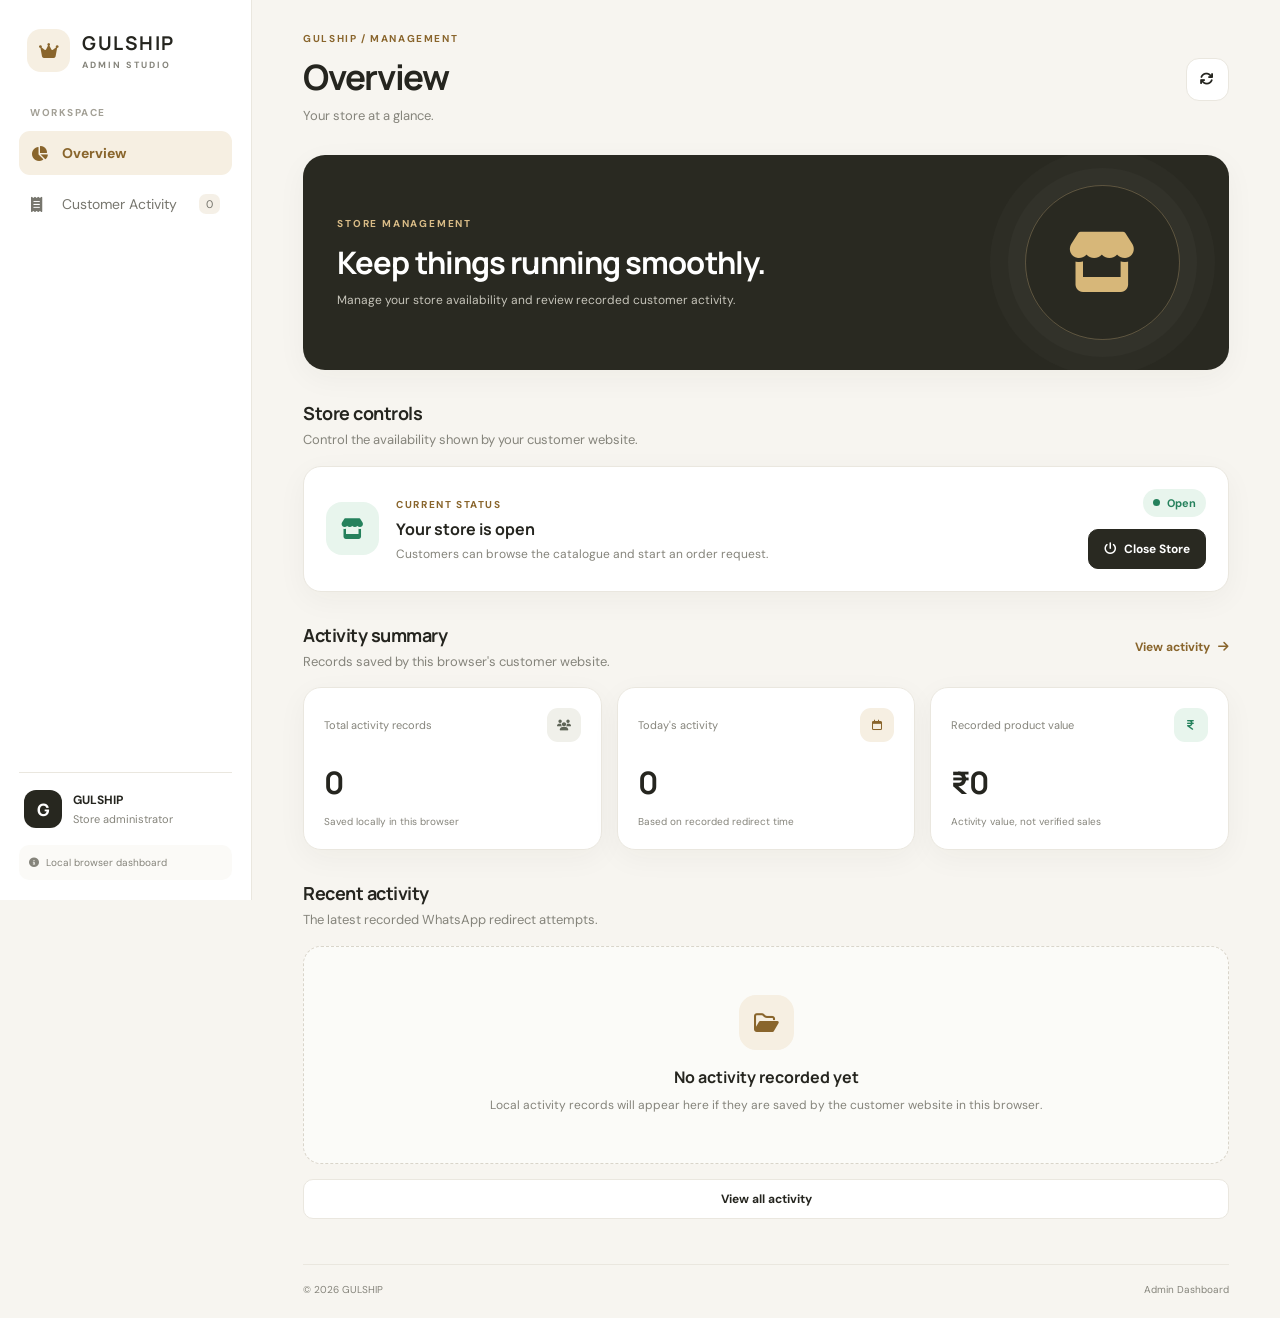
==== admin.html @ 25b8199a "Add files via upload" ====
<!DOCTYPE html>
<html lang="en">
<head>
  <meta charset="UTF-8">
  <meta name="viewport" content="width=device-width, initial-scale=1.0">
  <meta name="theme-color" content="#f7f4ef">
  <title>GULSHIP — Admin Dashboard</title>

  <link
    rel="stylesheet"
    href="https://cdnjs.cloudflare.com/ajax/libs/font-awesome/6.7.2/css/all.min.css"
  >
  <link rel="stylesheet" href="admin.css">
  <script src="admin.js" defer></script>
</head>

<body>
  <div class="app-shell">

    <!-- Desktop Sidebar -->
    <aside class="sidebar">
      <a class="brand" href="admin.html">
        <span class="brand-mark">
          <i class="fa-solid fa-crown"></i>
        </span>
        <span>
          <strong>GULSHIP</strong>
          <small>ADMIN STUDIO</small>
        </span>
      </a>

      <div class="sidebar-label">WORKSPACE</div>

      <button
        class="side-link active"
        data-section="overview"
        type="button"
      >
        <i class="fa-solid fa-chart-pie"></i>
        <span>Overview</span>
      </button>

      <button
        class="side-link"
        data-section="activity"
        type="button"
      >
        <i class="fa-solid fa-receipt"></i>
        <span>Customer Activity</span>
        <span class="side-count" id="sidebarActivityCount">0</span>
      </button>

      <div class="sidebar-bottom">
        <div class="admin-profile">
          <div class="avatar">G</div>
          <div>
            <strong>GULSHIP</strong>
            <small>Store administrator</small>
          </div>
        </div>

        <p class="local-note">
          <i class="fa-solid fa-circle-info"></i>
          Local browser dashboard
        </p>
      </div>
    </aside>

    <!-- Main Content -->
    <main class="main-content">

      <header class="topbar">
        <div>
          <div class="eyebrow">GULSHIP / MANAGEMENT</div>
          <h1 id="pageTitle">Overview</h1>
          <p id="pageSubtitle">Your store at a glance.</p>
        </div>

        <button
          class="icon-button"
          id="refreshDashboard"
          type="button"
          aria-label="Refresh dashboard"
        >
          <i class="fa-solid fa-arrows-rotate"></i>
        </button>
      </header>

      <!-- Overview Section -->
      <section id="overviewSection">

        <div class="welcome-banner">
          <div class="welcome-copy">
            <span class="welcome-tag">STORE MANAGEMENT</span>
            <h2>Keep things running smoothly.</h2>
            <p>
              Manage your store availability and review recorded
              customer activity.
            </p>
          </div>

          <div class="welcome-art" aria-hidden="true">
            <i class="fa-solid fa-store"></i>
          </div>
        </div>

        <div class="section-heading">
          <div>
            <h2>Store controls</h2>
            <p>
              Control the availability shown by your customer website.
            </p>
          </div>
        </div>

        <article class="store-card">
          <div class="store-icon" id="storeIcon">
            <i class="fa-solid fa-store"></i>
          </div>

          <div class="store-copy">
            <span class="mini-label">CURRENT STATUS</span>
            <h3 id="storeStatusTitle">Checking store status…</h3>
            <p id="storeStatusDescription">
              Reading saved browser settings.
            </p>
          </div>

          <div class="store-action">
            <span class="status-pill" id="storeStatusPill">
              <span class="status-dot"></span>
              <span id="storeStatusText">Loading</span>
            </span>

            <button
              class="primary-button"
              id="toggleStore"
              type="button"
            >
              <i class="fa-solid fa-power-off"></i>
              <span>Close Store</span>
            </button>
          </div>
        </article>

        <div class="section-heading">
          <div>
            <h2>Activity summary</h2>
            <p>
              Records saved by this browser's customer website.
            </p>
          </div>

          <button
            class="text-button"
            data-section="activity"
            type="button"
          >
            View activity
            <i class="fa-solid fa-arrow-right"></i>
          </button>
        </div>

        <div class="stats-grid">

          <article class="stat-card">
            <div class="stat-top">
              <span>Total activity records</span>
              <span class="stat-icon">
                <i class="fa-solid fa-users"></i>
              </span>
            </div>
            <strong id="totalActivity">0</strong>
            <small>Saved locally in this browser</small>
          </article>

          <article class="stat-card">
            <div class="stat-top">
              <span>Today's activity</span>
              <span class="stat-icon gold">
                <i class="fa-regular fa-calendar"></i>
              </span>
            </div>
            <strong id="todayActivity">0</strong>
            <small>Based on recorded redirect time</small>
          </article>

          <article class="stat-card">
            <div class="stat-top">
              <span>Recorded product value</span>
              <span class="stat-icon green">
                <i class="fa-solid fa-indian-rupee-sign"></i>
              </span>
            </div>
            <strong id="totalValue">₹0</strong>
            <small>Activity value, not verified sales</small>
          </article>

        </div>

        <div class="section-heading">
          <div>
            <h2>Recent activity</h2>
            <p>
              The latest recorded WhatsApp redirect attempts.
            </p>
          </div>
        </div>

        <div class="activity-list" id="recentActivity"></div>

        <button
          class="secondary-button full-button"
          data-section="activity"
          type="button"
        >
          View all activity
        </button>

      </section>

      <!-- Customer Activity Section -->
      <section id="activitySection" class="hidden">

        <div class="section-heading activity-heading">
          <div>
            <h2>Customer activity</h2>
            <p>
              Review the details recorded before customers are
              redirected to WhatsApp.
            </p>
          </div>

          <button
            class="secondary-button"
            id="exportActivity"
            type="button"
          >
            <i class="fa-solid fa-download"></i>
            Export CSV
          </button>
        </div>

        <div class="filter-panel">

          <label class="search-field">
            <i class="fa-solid fa-magnifying-glass"></i>
            <input
              id="activitySearch"
              type="search"
              placeholder="Search name, phone or order ID…"
            >
          </label>

          <label class="filter-field">
            <span>Date</span>
            <select id="dateFilter">
              <option value="all">All dates</option>
              <option value="today">Today</option>
              <option value="week">Last 7 days</option>
              <option value="month">Last 30 days</option>
            </select>
          </label>

          <button
            class="secondary-button"
            id="clearFilters"
            type="button"
          >
            Reset
          </button>

        </div>

        <div class="results-line">
          <span id="activityResultsCount">0 records</span>
          <span>Newest first</span>
        </div>

        <div class="activity-list" id="allActivity"></div>

        <div class="empty-state hidden" id="emptyActivity">
          <div class="empty-icon">
            <i class="fa-regular fa-folder-open"></i>
          </div>
          <h3>No activity found</h3>
          <p>
            There are no matching records saved in this browser.
          </p>
        </div>

        <div class="privacy-notice">
          <i class="fa-solid fa-shield-halved"></i>
          <p>
            <strong>Activity is not proof of an order.</strong>
            These records mean the customer website attempted to
            open WhatsApp. They do not confirm that the message
            was sent or payment was received.
          </p>
        </div>

        <button
          class="danger-button"
          id="clearActivity"
          type="button"
        >
          <i class="fa-regular fa-trash-can"></i>
          Clear local activity records
        </button>

      </section>

      <!-- Footer -->
      <footer class="footer">
        <span>© <span id="currentYear"></span> GULSHIP</span>
        <span>Admin Dashboard</span>
      </footer>

    </main>

    <!-- Mobile Bottom Navigation -->
    <nav
      class="mobile-bottom-nav"
      aria-label="Admin navigation"
    >
      <button
        class="mobile-nav-item active"
        type="button"
        data-section="overview"
        aria-current="page"
      >
        <i class="fa-solid fa-chart-pie"></i>
        <span>Overview</span>
      </button>

      <button
        class="mobile-nav-item"
        type="button"
        data-section="activity"
      >
        <i class="fa-solid fa-receipt"></i>
        <span>Activity</span>
      </button>
    </nav>

  </div>

  <!-- Toast Notification -->
  <div
    class="toast"
    id="adminToast"
    role="status"
    aria-live="polite"
  ></div>

  <!-- Confirmation Dialog -->
  <dialog class="confirm-dialog" id="confirmDialog">
    <div class="dialog-icon">
      <i class="fa-solid fa-triangle-exclamation"></i>
    </div>

    <h3 id="dialogTitle">Are you sure?</h3>
    <p id="dialogMessage">This action cannot be undone.</p>

    <div class="dialog-actions">
      <button
        class="secondary-button"
        id="dialogCancel"
        type="button"
      >
        Cancel
      </button>

      <button
        class="danger-button"
        id="dialogConfirm"
        type="button"
      >
        Confirm
      </button>
    </div>
  </dialog>

</body>
</html>
---- admin.css ----
@import url('https://fonts.googleapis.com/css2?family=DM+Sans:wght@400;500;600;700&family=Manrope:wght@400;500;600;700;800&display=swap');

:root {
  --bg: #f7f5f0;
  --surface: #ffffff;
  --surface-soft: #fbfaf7;
  --ink: #25251f;
  --muted: #85847b;
  --line: #eae7df;
  --gold: #b58b47;
  --gold-dark: #89652c;
  --gold-soft: #f6efe2;
  --green: #25815c;
  --green-soft: #e8f5ed;
  --red: #b84843;
  --red-soft: #fceeed;
  --radius: 18px;
  --shadow: 0 8px 30px rgba(37, 37, 31, .045);
}

* {
  box-sizing: border-box;
}

html {
  scroll-behavior: smooth;
}

body {
  margin: 0;
  background: var(--bg);
  color: var(--ink);
  font-family: 'DM Sans', sans-serif;
  font-size: 14px;
  -webkit-font-smoothing: antialiased;
}

button, input, select {
  font: inherit;
}

button {
  cursor: pointer;
}

button:focus-visible, input:focus-visible, select:focus-visible {
  outline: 3px solid rgba(181, 139, 71, .3);
  outline-offset: 3px;
}

button:disabled {
  cursor: not-allowed;
  opacity: .55;
}

h1, h2, h3, p {
  margin-top: 0;
}

h1, h2, h3, .brand strong {
  font-family: 'Manrope', sans-serif;
}

.hidden {
  display: none !important;
}

.app-shell {
  min-height: 100vh;
}

.sidebar {
  width: 252px;
  position: fixed;
  inset: 0 auto 0 0;
  z-index: 10;
  display: flex;
  flex-direction: column;
  padding: 29px 19px 20px;
  background: #fff;
  border-right: 1px solid var(--line);
}

.brand {
  display: flex;
  align-items: center;
  gap: 12px;
  padding: 0 8px 34px;
  text-decoration: none;
  color: var(--ink);
}

.brand-mark {
  width: 43px;
  height: 43px;
  display: grid;
  place-items: center;
  border-radius: 14px;
  background: var(--gold-soft);
  color: var(--gold-dark);
  font-size: 17px;
}

.brand strong {
  display: block;
  font-size: 19px;
  letter-spacing: 1.5px;
}

.brand small {
  display: block;
  margin-top: 3px;
  color: var(--muted);
  font-size: 9px;
  font-weight: 700;
  letter-spacing: 2px;
}

.sidebar-label {
  padding: 0 11px;
  margin-bottom: 12px;
  color: #a3a096;
  font-size: 10px;
  font-weight: 700;
  letter-spacing: 1.5px;
}

.side-link {
  width: 100%;
  display: flex;
  align-items: center;
  gap: 12px;
  margin-bottom: 6px;
  padding: 13px 12px;
  border: 0;
  border-radius: 11px;
  background: transparent;
  color: #77766e;
  text-align: left;
  transition: background .2s, color .2s, transform .2s;
}

.side-link > i {
  width: 19px;
  font-size: 15px;
}

.side-link span:nth-child(2) {
  flex: 1;
}

.side-link:hover {
  background: var(--surface-soft);
  color: var(--ink);
}

.side-link.active {
  background: var(--gold-soft);
  color: var(--gold-dark);
  font-weight: 700;
}

.side-count {
  padding: 3px 7px;
  border-radius: 7px;
  background: rgba(181, 139, 71, .13);
  font-size: 11px;
}

.sidebar-bottom {
  margin-top: auto;
}

.admin-profile {
  display: flex;
  align-items: center;
  gap: 11px;
  padding: 17px 5px;
  border-top: 1px solid var(--line);
}

.avatar {
  width: 38px;
  height: 38px;
  display: grid;
  place-items: center;
  border-radius: 12px;
  background: #27271f;
  color: #fff;
  font-family: 'Manrope', sans-serif;
  font-size: 17px;
  font-weight: 800;
}

.admin-profile strong, .admin-profile small {
  display: block;
}

.admin-profile strong {
  font-size: 12px;
}

.admin-profile small {
  margin-top: 4px;
  color: var(--muted);
  font-size: 11px;
}

.local-note {
  display: flex;
  gap: 7px;
  align-items: flex-start;
  margin: 0;
  padding: 10px;
  border-radius: 10px;
  background: var(--surface-soft);
  color: var(--muted);
  font-size: 10px;
  line-height: 1.5;
}

.local-note i {
  margin-top: 2px;
}

.main-content {
  max-width: 1700px;
  min-height: 100vh;
  margin-left: 252px;
  padding: 32px clamp(22px, 4vw, 58px) 22px;
}

.topbar {
  display: flex;
  align-items: center;
  justify-content: space-between;
  gap: 20px;
  margin-bottom: 28px;
}

.eyebrow, .mini-label {
  color: var(--gold-dark);
  font-size: 10px;
  font-weight: 700;
  letter-spacing: 1.6px;
}

.topbar h1 {
  margin: 8px 0 5px;
  font-size: clamp(27px, 3vw, 35px);
  letter-spacing: -1.3px;
}

.topbar p, .section-heading p {
  margin: 0;
  color: var(--muted);
  font-size: 13px;
  line-height: 1.6;
}

.icon-button {
  width: 43px;
  height: 43px;
  flex-shrink: 0;
  border: 1px solid var(--line);
  border-radius: 13px;
  background: #fff;
  color: var(--ink);
  transition: transform .2s, border-color .2s;
}

.icon-button:hover {
  transform: rotate(12deg);
  border-color: #d3c2a5;
}

.welcome-banner {
  position: relative;
  display: flex;
  align-items: center;
  justify-content: space-between;
  min-height: 190px;
  overflow: hidden;
  padding: 30px 34px;
  border-radius: 22px;
  background: #292921;
  color: #fff;
  box-shadow: var(--shadow);
}

.welcome-copy {
  position: relative;
  z-index: 1;
  max-width: 520px;
}

.welcome-tag {
  color: #d9bc87;
  font-size: 10px;
  font-weight: 700;
  letter-spacing: 1.8px;
}

.welcome-banner h2 {
  max-width: 430px;
  margin: 13px 0 9px;
  font-size: clamp(22px, 3vw, 31px);
  line-height: 1.2;
  letter-spacing: -.9px;
}

.welcome-banner p {
  max-width: 440px;
  margin: 0;
  color: #c6c4ba;
  font-size: 12px;
  line-height: 1.8;
}

.welcome-art {
  width: 155px;
  height: 155px;
  display: grid;
  place-items: center;
  flex-shrink: 0;
  margin-right: 15px;
  border: 1px solid rgba(219, 188, 135, .3);
  border-radius: 50%;
  color: #d7b779;
  font-size: 60px;
  box-shadow: 0 0 0 17px rgba(255,255,255,.025),
              0 0 0 35px rgba(255,255,255,.018);
}

.section-heading {
  display: flex;
  align-items: center;
  justify-content: space-between;
  gap: 18px;
  margin: 31px 0 15px;
}

.section-heading h2 {
  margin: 0 0 5px;
  font-size: 18px;
  letter-spacing: -.5px;
}

.store-card {
  display: flex;
  align-items: center;
  gap: 17px;
  padding: 22px;
  border: 1px solid var(--line);
  border-radius: var(--radius);
  background: var(--surface);
  box-shadow: var(--shadow);
}

.store-icon {
  width: 53px;
  height: 53px;
  display: grid;
  place-items: center;
  flex-shrink: 0;
  border-radius: 16px;
  background: var(--green-soft);
  color: var(--green);
  font-size: 20px;
}

.store-card.is-closed .store-icon {
  background: var(--red-soft);
  color: var(--red);
}

.store-copy {
  flex: 1;
  min-width: 0;
}

.store-copy h3 {
  margin: 6px 0 5px;
  font-size: 16px;
}

.store-copy p {
  margin: 0;
  color: var(--muted);
  font-size: 12px;
  line-height: 1.6;
}

.store-action {
  display: flex;
  align-items: flex-end;
  flex-direction: column;
  gap: 12px;
}

.status-pill {
  display: inline-flex;
  align-items: center;
  gap: 7px;
  padding: 7px 10px;
  border-radius: 30px;
  background: var(--green-soft);
  color: var(--green);
  font-size: 11px;
  font-weight: 700;
}

.status-dot {
  width: 7px;
  height: 7px;
  border-radius: 50%;
  background: currentColor;
}

.store-card.is-closed .status-pill {
  background: var(--red-soft);
  color: var(--red);
}

.primary-button, .secondary-button, .danger-button {
  display: inline-flex;
  align-items: center;
  justify-content: center;
  gap: 8px;
  min-height: 40px;
  padding: 10px 15px;
  border-radius: 10px;
  font-size: 12px;
  font-weight: 700;
  transition: transform .18s, background .18s, border-color .18s;
}

.primary-button {
  border: 1px solid #292921;
  background: #292921;
  color: #fff;
}

.primary-button:hover {
  background: #454438;
  transform: translateY(-1px);
}

.store-card.is-closed .primary-button {
  border-color: var(--green);
  background: var(--green);
}

.store-card.is-closed .primary-button:hover {
  background: #176746;
}

.secondary-button {
  border: 1px solid var(--line);
  background: #fff;
  color: var(--ink);
}

.secondary-button:hover {
  border-color: #d2c5ad;
  background: var(--surface-soft);
}

.danger-button {
  border: 1px solid #f0d5d2;
  background: var(--red-soft);
  color: var(--red);
}

.danger-button:hover {
  background: #f8dfdc;
}

.text-button {
  display: inline-flex;
  align-items: center;
  gap: 8px;
  padding: 8px 0;
  border: 0;
  background: transparent;
  color: var(--gold-dark);
  font-size: 12px;
  font-weight: 700;
}

.stats-grid {
  display: grid;
  grid-template-columns: repeat(3, minmax(0, 1fr));
  gap: 15px;
}

.stat-card {
  min-width: 0;
  padding: 20px;
  border: 1px solid var(--line);
  border-radius: var(--radius);
  background: var(--surface);
  box-shadow: var(--shadow);
  animation: rise .35s ease both;
}

.stat-top {
  display: flex;
  align-items: center;
  justify-content: space-between;
  gap: 10px;
  color: var(--muted);
  font-size: 11px;
  line-height: 1.5;
}

.stat-icon {
  width: 34px;
  height: 34px;
  display: grid;
  place-items: center;
  flex-shrink: 0;
  border-radius: 11px;
  background: #f0f0ea;
  color: #5f6557;
}

.stat-icon.gold {
  background: var(--gold-soft);
  color: var(--gold-dark);
}

.stat-icon.green {
  background: var(--green-soft);
  color: var(--green);
}

.stat-card > strong {
  display: block;
  margin: 19px 0 8px;
  overflow-wrap: anywhere;
  font-family: 'Manrope', sans-serif;
  font-size: clamp(23px, 2.5vw, 31px);
  letter-spacing: -1px;
}

.stat-card > small {
  color: var(--muted);
  font-size: 10px;
  line-height: 1.5;
}

.activity-list {
  display: grid;
  gap: 12px;
}

.activity-card {
  padding: 18px;
  border: 1px solid var(--line);
  border-radius: 16px;
  background: #fff;
  box-shadow: var(--shadow);
  animation: rise .3s ease both;
}

.activity-card-top {
  display: flex;
  align-items: flex-start;
  justify-content: space-between;
  gap: 15px;
}

.customer-identity {
  display: flex;
  align-items: center;
  gap: 12px;
  min-width: 0;
}

.customer-avatar {
  width: 43px;
  height: 43px;
  display: grid;
  place-items: center;
  flex-shrink: 0;
  border-radius: 14px;
  background: var(--gold-soft);
  color: var(--gold-dark);
  font-family: 'Manrope', sans-serif;
  font-size: 16px;
  font-weight: 800;
  text-transform: uppercase;
}

.customer-identity h3 {
  margin: 0 0 5px;
  overflow-wrap: anywhere;
  font-size: 14px;
}

.customer-identity p {
  margin: 0;
  color: var(--muted);
  font-size: 11px;
  line-height: 1.5;
  overflow-wrap: anywhere;
}

.order-status {
  display: inline-flex;
  align-items: center;
  gap: 6px;
  flex-shrink: 0;
  padding: 7px 9px;
  border-radius: 20px;
  background: var(--gold-soft);
  color: var(--gold-dark);
  font-size: 10px;
  font-weight: 700;
}

.order-status i {
  font-size: 10px;
}

.activity-meta {
  display: flex;
  flex-wrap: wrap;
  gap: 9px 18px;
  margin: 16px 0;
  padding: 12px 0;
  border-top: 1px solid var(--line);
  border-bottom: 1px solid var(--line);
  color: var(--muted);
  font-size: 11px;
}

.activity-meta span {
  display: inline-flex;
  align-items: center;
  gap: 7px;
}

.activity-meta i {
  color: var(--gold-dark);
}

.activity-products {
  display: grid;
  gap: 10px;
}

.activity-product {
  display: flex;
  align-items: flex-start;
  justify-content: space-between;
  gap: 15px;
  font-size: 12px;
  line-height: 1.5;
}

.activity-product span {
  overflow-wrap: anywhere;
}

.activity-product strong {
  white-space: nowrap;
  font-size: 12px;
}

.activity-totals {
  display: grid;
  grid-template-columns: repeat(3, minmax(0, 1fr));
  gap: 10px;
  margin-top: 16px;
  padding: 15px;
  border-radius: 12px;
  background: var(--surface-soft);
}

.total-cell span {
  display: block;
  margin-bottom: 7px;
  color: var(--muted);
  font-size: 10px;
  line-height: 1.4;
}

.total-cell strong {
  display: block;
  overflow-wrap: anywhere;
  font-family: 'Manrope', sans-serif;
  font-size: 15px;
}

.total-cell.emphasis strong {
  color: var(--gold-dark);
}

.activity-note {
  margin: 13px 0 0;
  color: var(--muted);
  font-size: 11px;
  line-height: 1.6;
  overflow-wrap: anywhere;
}

.activity-note i {
  margin-right: 5px;
  color: var(--gold-dark);
}

.full-button {
  width: 100%;
  margin-top: 15px;
}

.filter-panel {
  display: flex;
  align-items: center;
  gap: 12px;
  margin-bottom: 16px;
  padding: 14px;
  border: 1px solid var(--line);
  border-radius: 15px;
  background: #fff;
}

.search-field {
  display: flex;
  align-items: center;
  gap: 10px;
  flex: 1;
  min-width: 150px;
  padding: 0 12px;
  border: 1px solid var(--line);
  border-radius: 10px;
  color: var(--muted);
}

.search-field input {
  width: 100%;
  height: 41px;
  border: 0;
  outline: 0;
  background: transparent;
  color: var(--ink);
  font-size: 12px;
}

.filter-field {
  display: flex;
  align-items: center;
  gap: 8px;
  color: var(--muted);
  font-size: 11px;
}

.filter-field select {
  min-height: 41px;
  max-width: 160px;
  padding: 0 10px;
  border: 1px solid var(--line);
  border-radius: 9px;
  background: #fff;
  color: var(--ink);
  font-size: 12px;
}

.results-line {
  display: flex;
  justify-content: space-between;
  margin: 0 2px 12px;
  color: var(--muted);
  font-size: 11px;
}

.empty-state {
  padding: 48px 20px;
  border: 1px dashed #d9d5ca;
  border-radius: 18px;
  background: rgba(255,255,255,.55);
  text-align: center;
}

.empty-icon {
  width: 55px;
  height: 55px;
  display: grid;
  place-items: center;
  margin: 0 auto 16px;
  border-radius: 17px;
  background: var(--gold-soft);
  color: var(--gold-dark);
  font-size: 22px;
}

.empty-state h3 {
  margin-bottom: 8px;
  font-size: 16px;
}

.empty-state p {
  margin: 0;
  color: var(--muted);
  font-size: 12px;
  line-height: 1.6;
}

.privacy-notice {
  display: flex;
  align-items: flex-start;
  gap: 12px;
  margin: 18px 0;
  padding: 15px;
  border: 1px solid #eadfcb;
  border-radius: 13px;
  background: #fbf6eb;
  color: #8a713f;
}

.privacy-notice > i {
  margin-top: 2px;
}

.privacy-notice p {
  margin: 0;
  font-size: 11px;
  line-height: 1.7;
}

.privacy-notice strong {
  display: block;
  margin-bottom: 3px;
}

.footer {
  display: flex;
  justify-content: space-between;
  gap: 15px;
  margin-top: 45px;
  padding-top: 18px;
  border-top: 1px solid var(--line);
  color: var(--muted);
  font-size: 10px;
}

.confirm-dialog {
  width: min(420px, calc(100% - 32px));
  padding: 28px;
  border: 1px solid var(--line);
  border-radius: 20px;
  background: #fff;
  color: var(--ink);
  box-shadow: 0 25px 100px rgba(0,0,0,.2);
}

.confirm-dialog::backdrop {
  background: rgba(25, 25, 20, .45);
  backdrop-filter: blur(4px);
}

.dialog-icon {
  width: 44px;
  height: 44px;
  display: grid;
  place-items: center;
  margin-bottom: 17px;
  border-radius: 13px;
  background: var(--red-soft);
  color: var(--red);
  font-size: 17px;
}

.confirm-dialog h3 {
  margin-bottom: 8px;
  font-size: 19px;
}

.confirm-dialog p {
  margin-bottom: 22px;
  color: var(--muted);
  font-size: 12px;
  line-height: 1.7;
}

.dialog-actions {
  display: flex;
  justify-content: flex-end;
  gap: 9px;
}

.toast {
  position: fixed;
  right: 24px;
  bottom: 24px;
  z-index: 100;
  max-width: calc(100% - 32px);
  padding: 13px 18px;
  border: 1px solid #454438;
  border-radius: 12px;
  background: #292921;
  color: #fff;
  font-size: 12px;
  line-height: 1.5;
  box-shadow: 0 12px 35px rgba(0,0,0,.15);
  opacity: 0;
  pointer-events: none;
  transform: translateY(10px);
  transition: opacity .22s, transform .22s;
}

.toast.show {
  opacity: 1;
  transform: translateY(0);
}

@keyframes rise {
  from { opacity: 0; transform: translateY(8px); }
  to { opacity: 1; transform: translateY(0); }
}

@media (min-width: 1450px) {
  .main-content {
    padding-right: 65px;
    padding-left: 65px;
  }
}

@media (max-width: 1050px) {
  .sidebar {
    width: 215px;
  }

  .main-content {
    margin-left: 215px;
    padding-right: 25px;
    padding-left: 25px;
  }

  .stats-grid {
    gap: 10px;
  }

  .stat-card {
    padding: 16px;
  }

  .filter-panel {
    flex-wrap: wrap;
  }

  .search-field {
    flex-basis: 100%;
  }
}

@media (max-width: 760px) {
  .sidebar {
    position: static;
    width: auto;
    padding: 15px 17px 12px;
    border-right: 0;
    border-bottom: 1px solid var(--line);
  }

  .brand {
    padding: 0 2px 14px;
  }

  .brand-mark {
    width: 38px;
    height: 38px;
  }

  .sidebar-label, .sidebar-bottom {
    display: none;
  }

  .sidebar > .side-link {
    display: inline-flex;
    width: auto;
    margin: 0 5px 0 0;
    padding: 10px 12px;
  }

  .side-link span:nth-child(2) {
    flex: initial;
  }

  .main-content {
    min-height: auto;
    margin-left: 0;
    padding: 23px 17px;
  }

  .topbar {
    margin-bottom: 22px;
  }

  .topbar h1 {
    font-size: 28px;
  }

  .welcome-banner {
    min-height: 170px;
    padding: 24px;
  }

  .welcome-art {
    width: 88px;
    height: 88px;
    margin-right: 0;
    font-size: 35px;
  }

  .store-card {
    align-items: flex-start;
    flex-wrap: wrap;
    padding: 17px;
  }

  .store-copy {
    flex-basis: calc(100% - 75px);
  }

  .store-action {
    width: 100%;
    align-items: center;
    flex-direction: row;
    justify-content: space-between;
    padding-top: 13px;
    border-top: 1px solid var(--line);
  }

  .stats-grid {
    grid-template-columns: 1fr;
  }

  .stat-card {
    padding: 17px;
  }

  .stat-card > strong {
    margin-top: 12px;
    font-size: 26px;
  }

  .activity-heading {
    align-items: flex-start;
  }

  .filter-panel {
    align-items: stretch;
  }

  .filter-field {
    flex: 1;
    justify-content: space-between;
  }

  .filter-field select {
    flex: 1;
    max-width: none;
  }

  .filter-panel > .secondary-button {
    flex-shrink: 0;
  }

  .activity-totals {
    grid-template-columns: 1fr;
    gap: 13px;
  }

  .total-cell {
    display: flex;
    align-items: center;
    justify-content: space-between;
    gap: 12px;
  }

  .total-cell span {
    margin-bottom: 0;
  }

  .total-cell strong {
    text-align: right;
  }

  .footer {
    margin-top: 30px;
  }
}

@media (max-width: 430px) {
  .main-content {
    padding-right: 13px;
    padding-left: 13px;
  }

  .welcome-banner {
    padding: 20px 17px;
  }

  .welcome-banner h2 {
    font-size: 23px;
  }

  .welcome-art {
    width: 54px;
    height: 54px;
    font-size: 24px;
  }

  .section-heading {
    align-items: flex-start;
  }

  .section-heading h2 {
    font-size: 16px;
  }

  .store-icon {
    width: 45px;
    height: 45px;
  }

  .store-action {
    align-items: flex-start;
    flex-direction: column;
  }

  .primary-button {
    width: 100%;
  }

  .activity-card {
    padding: 14px;
  }

  .activity-card-top {
    flex-direction: column;
  }

  .activity-meta {
    gap: 10px;
  }

  .activity-heading {
    flex-direction: column;
  }

  .filter-panel {
    padding: 10px;
  }

  .search-field {
    min-width: 100%;
  }

  .filter-panel > .secondary-button {
    flex: 1;
  }

  .results-line {
    font-size: 10px;
  }

  .toast {
    right: 12px;
    bottom: 12px;
  }
}

@media (prefers-reduced-motion: reduce) {
  *, *::before, *::after {
    animation-duration: .01ms !important;
    animation-iteration-count: 1 !important;
    scroll-behavior: auto !important;
    transition-duration: .01ms !important;
  }
}


/* GULSHIP Mobile Bottom Navigation */
.mobile-bottom-nav {
  display: none;
}

@media (max-width: 768px) {
  .mobile-bottom-nav {
    position: fixed;
    left: 0;
    right: 0;
    bottom: 0;
    z-index: 1000;

    display: grid;
    grid-template-columns: repeat(2, 1fr);
    gap: 8px;

    padding: 10px 20px calc(10px + env(safe-area-inset-bottom));
    background: rgba(255, 255, 255, 0.97);
    border-top: 1px solid #e9e2d7;
    box-shadow: 0 -5px 24px rgba(40, 30, 15, 0.07);
    backdrop-filter: blur(18px);
  }

  .mobile-nav-item {
    display: flex;
    flex-direction: column;
    align-items: center;
    justify-content: center;
    gap: 5px;

    min-height: 48px;
    border: 0;
    border-radius: 14px;
    background: transparent;
    color: #82796d;

    font: inherit;
    font-size: 12px;
    font-weight: 600;
    cursor: pointer;
    -webkit-tap-highlight-color: transparent;
  }

  .mobile-nav-item i {
    font-size: 19px;
  }

  .mobile-nav-item.active {
    color: #946f36;
    background: #f7f1e6;
  }

  .main-content {
    padding-bottom: calc(105px + env(safe-area-inset-bottom));
  }
}

@media (max-width: 760px) {
  .sidebar > .side-link {
    display: none;
  }
}
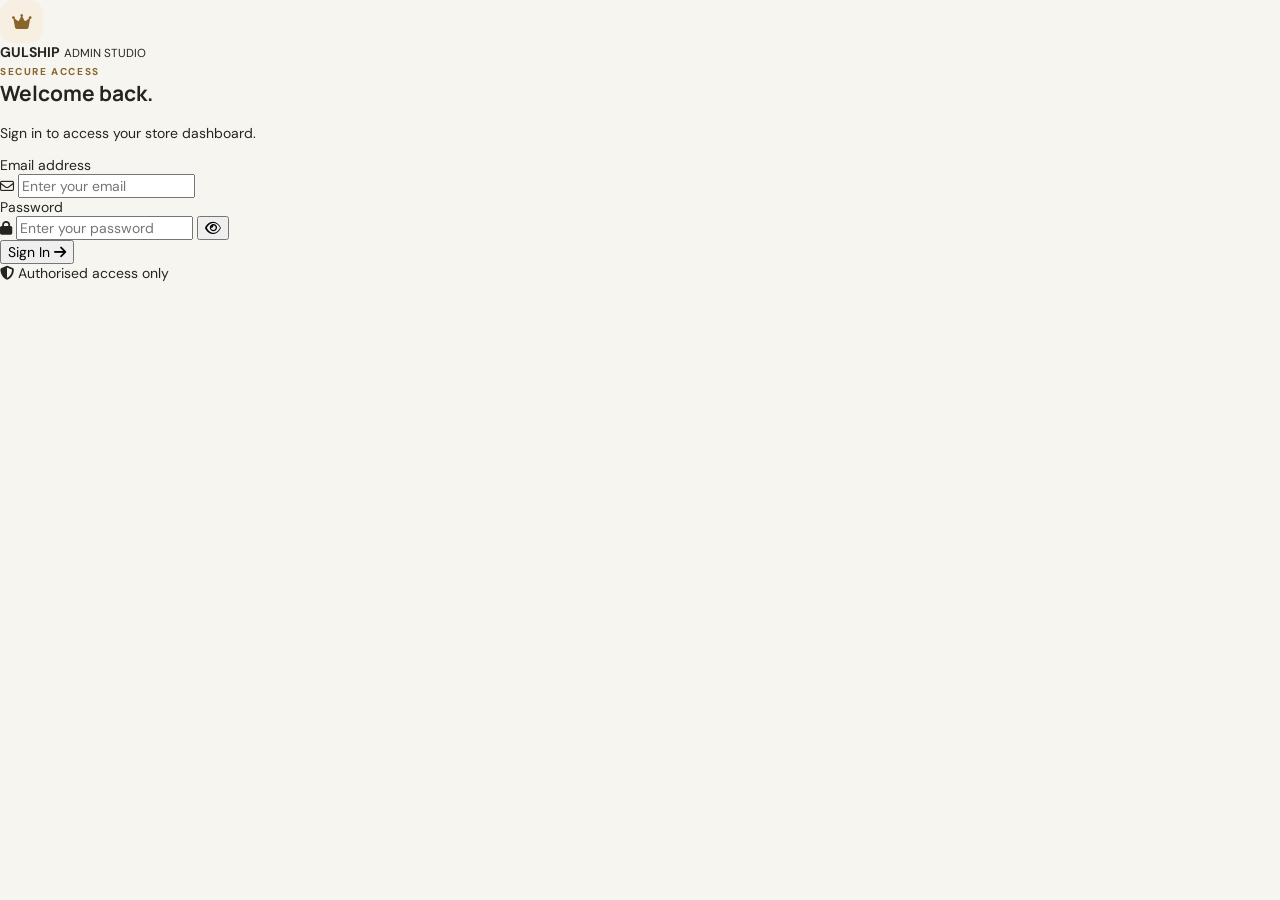
==== commit 16d3c1ac: "Add login screen to admin dashboard Updated the admin dashboard HTML structure and added a login scr" ====
--- a/admin.html
+++ b/admin.html
@@ -16,7 +16,78 @@
 </head>
 
 <body>
-  <div class="app-shell">
+
+    <!-- Admin Login -->
+  <section class="login-screen" id="loginScreen">
+    <div class="login-card">
+      <div class="login-brand">
+        <span class="brand-mark">
+          <i class="fa-solid fa-crown"></i>
+        </span>
+        <div>
+          <strong>GULSHIP</strong>
+          <small>ADMIN STUDIO</small>
+        </div>
+      </div>
+
+      <div class="login-heading">
+        <span class="eyebrow">SECURE ACCESS</span>
+        <h1>Welcome back.</h1>
+        <p>Sign in to access your store dashboard.</p>
+      </div>
+
+      <form id="adminLoginForm">
+        <label class="login-label" for="loginEmail">Email address</label>
+        <div class="login-input-wrap">
+          <i class="fa-regular fa-envelope"></i>
+          <input
+            id="loginEmail"
+            type="email"
+            placeholder="Enter your email"
+            autocomplete="username"
+            required
+          >
+        </div>
+
+        <label class="login-label" for="loginPassword">Password</label>
+        <div class="login-input-wrap">
+          <i class="fa-solid fa-lock"></i>
+          <input
+            id="loginPassword"
+            type="password"
+            placeholder="Enter your password"
+            autocomplete="current-password"
+            required
+          >
+          <button
+            class="password-toggle"
+            id="togglePassword"
+            type="button"
+            aria-label="Show password"
+          >
+            <i class="fa-regular fa-eye"></i>
+          </button>
+        </div>
+
+        <p class="login-error hidden" id="loginError" role="alert">
+          <i class="fa-solid fa-circle-exclamation"></i>
+          Incorrect email or password.
+        </p>
+
+        <button class="login-submit" type="submit">
+          Sign In
+          <i class="fa-solid fa-arrow-right"></i>
+        </button>
+      </form>
+
+      <div class="login-footer">
+        <i class="fa-solid fa-shield-halved"></i>
+        Authorised access only
+      </div>
+    </div>
+  </section>
+
+<div class="app-shell hidden" id="appShell">
 
     <!-- Desktop Sidebar -->
     <aside class="sidebar">
